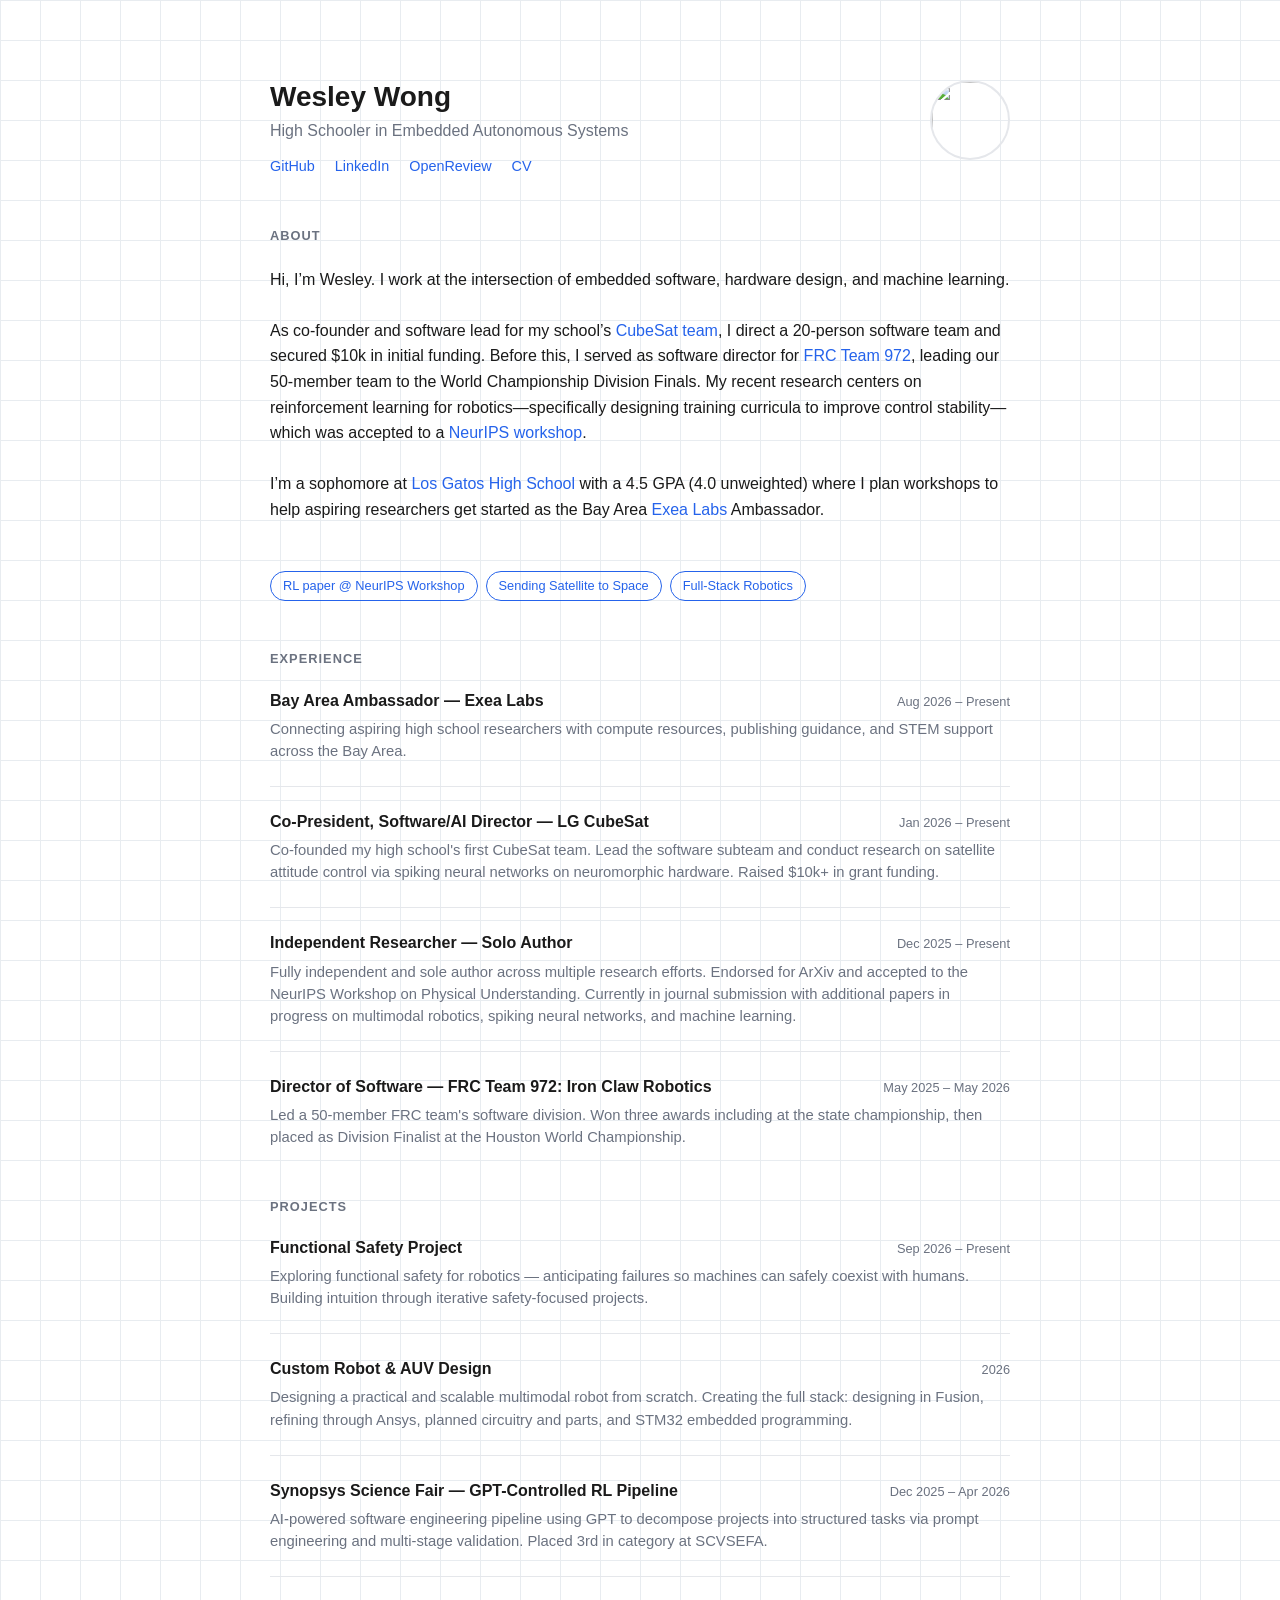
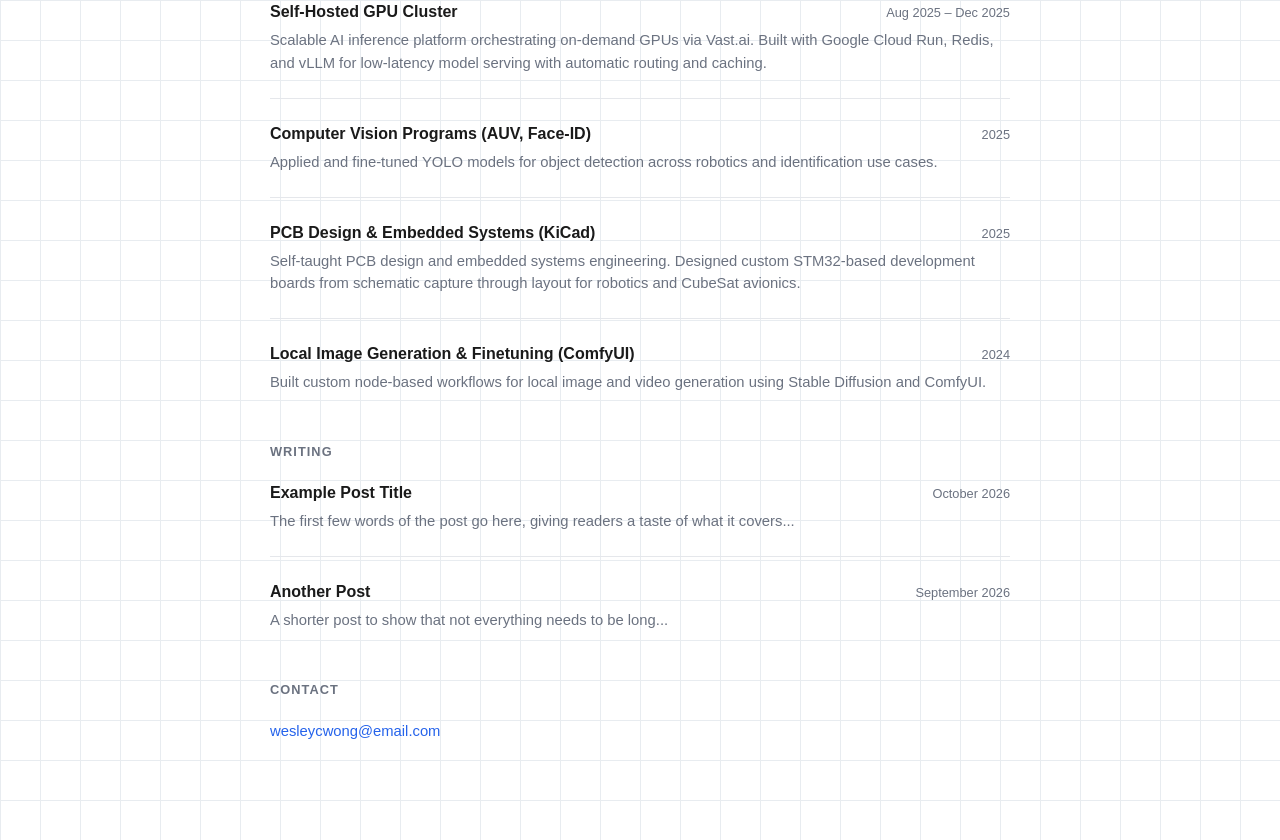
==== index.html @ f9ce68e0 "Initial commit: portfolio site Static portfolio with build system. Edit content/ folder, run build.p" ====
<!DOCTYPE html>
<html lang="en">
<head>
  <meta charset="UTF-8">
  <meta name="viewport" content="width=device-width, initial-scale=1.0">
  <title>Portfolio</title>
  <link rel="stylesheet" href="css/style.css">
</head>
<body>
  <div class="page">

    <header class="section" id="intro">
      <div class="intro-row">
        <div class="intro-text">
          <h1 id="site-name"></h1>
          <p class="tagline" id="site-tagline"></p>
          <nav class="social-links" id="social-links"></nav>
        </div>
        <img src="" alt="" class="intro-photo" id="site-photo">
      </div>
    </header>

    <section class="section" id="about">
      <h2>About</h2>
      <p id="about-text"></p>
    </section>

    <ul class="highlights" id="highlights"></ul>

    <section class="section" id="experience">
      <h2>Experience</h2>
      <ul class="entry-list" id="experience-list"></ul>
    </section>

    <section class="section" id="projects">
      <h2>Projects</h2>
      <ul class="entry-list" id="projects-list"></ul>
    </section>

    <section class="section" id="writing">
      <h2>Writing</h2>
      <ul class="entry-list" id="writing-list"></ul>
    </section>

    <footer class="section" id="contact">
      <h2>Contact</h2>
      <p id="contact-info"></p>
    </footer>

  </div>
  <script src="js/site-data.js"></script>
  <script src="js/blog-data.js"></script>
  <script src="js/gallery-data.js"></script>
  <script src="js/main.js"></script>
</body>
</html>
---- css/style.css ----
:root {
  --color-bg: #ffffff;
  --color-text: #1a1a1a;
  --color-text-secondary: #6b7280;
  --color-accent: #2563EB;
  --color-accent-hover: #1d4ed8;
  --color-border: #e5e7eb;
  --color-grid: #e8ecf0;
  --max-width: 820px;
  --font-stack: -apple-system, BlinkMacSystemFont, "Segoe UI", Roboto,
    "Helvetica Neue", Arial, sans-serif;
}

*,
*::before,
*::after {
  margin: 0;
  padding: 0;
  box-sizing: border-box;
}

body {
  font-family: var(--font-stack);
  font-size: 16px;
  line-height: 1.6;
  color: var(--color-text);
  background-color: var(--color-bg);
  background-image:
    linear-gradient(var(--color-grid) 1px, transparent 1px),
    linear-gradient(90deg, var(--color-grid) 1px, transparent 1px);
  background-size: 40px 40px;
  -webkit-font-smoothing: antialiased;
}

/* Intro photo */

.intro-row {
  display: flex;
  justify-content: space-between;
  align-items: flex-start;
  gap: 1.5rem;
}

.intro-text {
  flex: 1;
}

.intro-photo {
  width: 80px;
  height: 80px;
  border-radius: 50%;
  object-fit: cover;
  border: 2px solid var(--color-border);
  flex-shrink: 0;
}

.page {
  max-width: var(--max-width);
  margin: 0 auto;
  padding: 5rem 2.5rem 3rem;
}

.section {
  margin-bottom: 3rem;
}

h1 {
  font-size: 1.75rem;
  font-weight: 700;
  line-height: 1.2;
  margin-bottom: 0.25rem;
}

h2 {
  font-size: 0.8rem;
  font-weight: 600;
  text-transform: uppercase;
  letter-spacing: 0.08em;
  color: var(--color-text-secondary);
  margin-bottom: 1.25rem;
}

h3 {
  font-size: 1rem;
  font-weight: 600;
  line-height: 1.4;
}

p {
  color: var(--color-text);
}

.tagline {
  color: var(--color-text-secondary);
  font-size: 1rem;
  margin-bottom: 0.25rem;
}

.social-links {
  display: flex;
  gap: 1.25rem;
  margin-top: 0.75rem;
  font-size: 0.9rem;
}

.highlights {
  list-style: none;
  display: flex;
  flex-wrap: wrap;
  gap: 0.5rem;
  margin-bottom: 3rem;
}

.highlights li {
  font-size: 0.8rem;
  color: var(--color-accent);
  border: 1px solid var(--color-accent);
  border-radius: 100px;
  padding: 0.25rem 0.75rem;
  white-space: nowrap;
}

a {
  color: var(--color-accent);
  text-decoration: none;
  transition: color 0.15s ease;
}

a:hover {
  color: var(--color-accent-hover);
  text-decoration: underline;
}

.entry-list {
  list-style: none;
}

.entry {
  margin-bottom: 1.5rem;
  padding-bottom: 1.5rem;
  border-bottom: 1px solid var(--color-border);
}

.entry:last-child {
  border-bottom: none;
  margin-bottom: 0;
  padding-bottom: 0;
}

.entry-header {
  display: flex;
  justify-content: space-between;
  align-items: baseline;
  gap: 1rem;
  margin-bottom: 0.35rem;
}

.entry-header h3 a {
  color: var(--color-text);
}

.entry-header h3 a:hover {
  color: var(--color-accent);
}

.entry-date {
  font-size: 0.8rem;
  color: var(--color-text-secondary);
  white-space: nowrap;
  flex-shrink: 0;
}

.entry p {
  font-size: 0.925rem;
  color: var(--color-text-secondary);
  line-height: 1.5;
}

.gallery-link {
  font-size: 0.85rem;
  display: inline-block;
  margin-top: 0.4rem;
}

footer.section p {
  color: var(--color-text-secondary);
  font-size: 0.925rem;
}

footer.section a {
  color: var(--color-accent);
}

/* Post article page */

.post-article h1 {
  margin-bottom: 0.25rem;
}

.post-date {
  display: block;
  font-size: 0.85rem;
  color: var(--color-text-secondary);
  margin-bottom: 2rem;
}

.post-body h2 {
  font-size: 1.2rem;
  font-weight: 600;
  text-transform: none;
  letter-spacing: normal;
  color: var(--color-text);
  margin-top: 2rem;
  margin-bottom: 0.75rem;
}

.post-body h3 {
  font-size: 1.05rem;
  font-weight: 600;
  margin-top: 1.5rem;
  margin-bottom: 0.5rem;
}

.post-body p {
  font-size: 0.95rem;
  line-height: 1.7;
  margin-bottom: 1rem;
  color: var(--color-text);
}

.post-body ul,
.post-body ol {
  margin-bottom: 1rem;
  padding-left: 1.5rem;
  font-size: 0.95rem;
  line-height: 1.7;
}

.post-body li {
  margin-bottom: 0.25rem;
}

.post-body blockquote {
  border-left: 3px solid var(--color-accent);
  padding-left: 1rem;
  margin: 1.25rem 0;
  color: var(--color-text-secondary);
  font-style: italic;
}

.post-body code {
  font-family: "SFMono-Regular", Consolas, "Liberation Mono", Menlo, monospace;
  font-size: 0.85em;
  background: #f3f4f6;
  padding: 0.15em 0.35em;
  border-radius: 3px;
}

.post-body pre {
  background: #f3f4f6;
  border: 1px solid var(--color-border);
  border-radius: 6px;
  padding: 1rem;
  overflow-x: auto;
  margin-bottom: 1rem;
}

.post-body pre code {
  background: none;
  padding: 0;
  font-size: 0.85rem;
  line-height: 1.5;
}

.post-body img {
  max-width: 100%;
  height: auto;
  border-radius: 4px;
  border: 1px solid var(--color-border);
  margin: 1rem 0;
  display: block;
}

.post-body video,
.post-body iframe {
  max-width: 100%;
  border-radius: 4px;
  margin: 1rem 0;
  display: block;
}

.post-body .katex-display {
  margin: 1.25rem 0;
  overflow-x: auto;
}

.post-body a {
  color: var(--color-accent);
  text-decoration: underline;
  text-underline-offset: 2px;
}

.post-body a:hover {
  color: var(--color-accent-hover);
}

.post-body hr {
  border: none;
  border-top: 1px solid var(--color-border);
  margin: 2rem 0;
}

/* Gallery page */

.back-link {
  display: inline-block;
  margin-bottom: 1.5rem;
  font-size: 0.875rem;
}

.gallery-grid {
  display: grid;
  grid-template-columns: repeat(auto-fill, minmax(280px, 1fr));
  gap: 0.75rem;
  margin-top: 1rem;
}

.gallery-grid img {
  width: 100%;
  height: auto;
  display: block;
  border-radius: 4px;
  border: 1px solid var(--color-border);
}

.gallery-empty {
  color: var(--color-text-secondary);
  font-size: 0.925rem;
}

@media (max-width: 680px) {
  .page {
    padding: 3.5rem 1.25rem 2rem;
  }

  .entry-header {
    flex-direction: column;
    gap: 0.15rem;
  }
}

@media (max-width: 480px) {
  .page {
    padding: 2.5rem 1rem 2rem;
  }

  h1 {
    font-size: 1.4rem;
  }

  h2 {
    margin-bottom: 1rem;
  }

  .tagline {
    font-size: 0.9rem;
  }

  .intro-photo {
    width: 60px;
    height: 60px;
  }

  .intro-row {
    gap: 1rem;
  }

  .social-links {
    gap: 1rem;
    font-size: 0.85rem;
  }

  .section {
    margin-bottom: 2.25rem;
  }

  .highlights {
    margin-bottom: 2.25rem;
    gap: 0.4rem;
  }

  .highlights li {
    font-size: 0.75rem;
    padding: 0.2rem 0.6rem;
  }

  .entry {
    margin-bottom: 1.25rem;
    padding-bottom: 1.25rem;
  }

  .entry p {
    font-size: 0.875rem;
  }

  .gallery-link {
    font-size: 0.8rem;
  }

  .gallery-grid {
    grid-template-columns: 1fr;
    gap: 0.5rem;
  }

  .post-body h2 {
    font-size: 1.1rem;
  }

  .post-body p,
  .post-body ul,
  .post-body ol {
    font-size: 0.9rem;
  }

  .post-body pre {
    padding: 0.75rem;
    font-size: 0.8rem;
  }
}
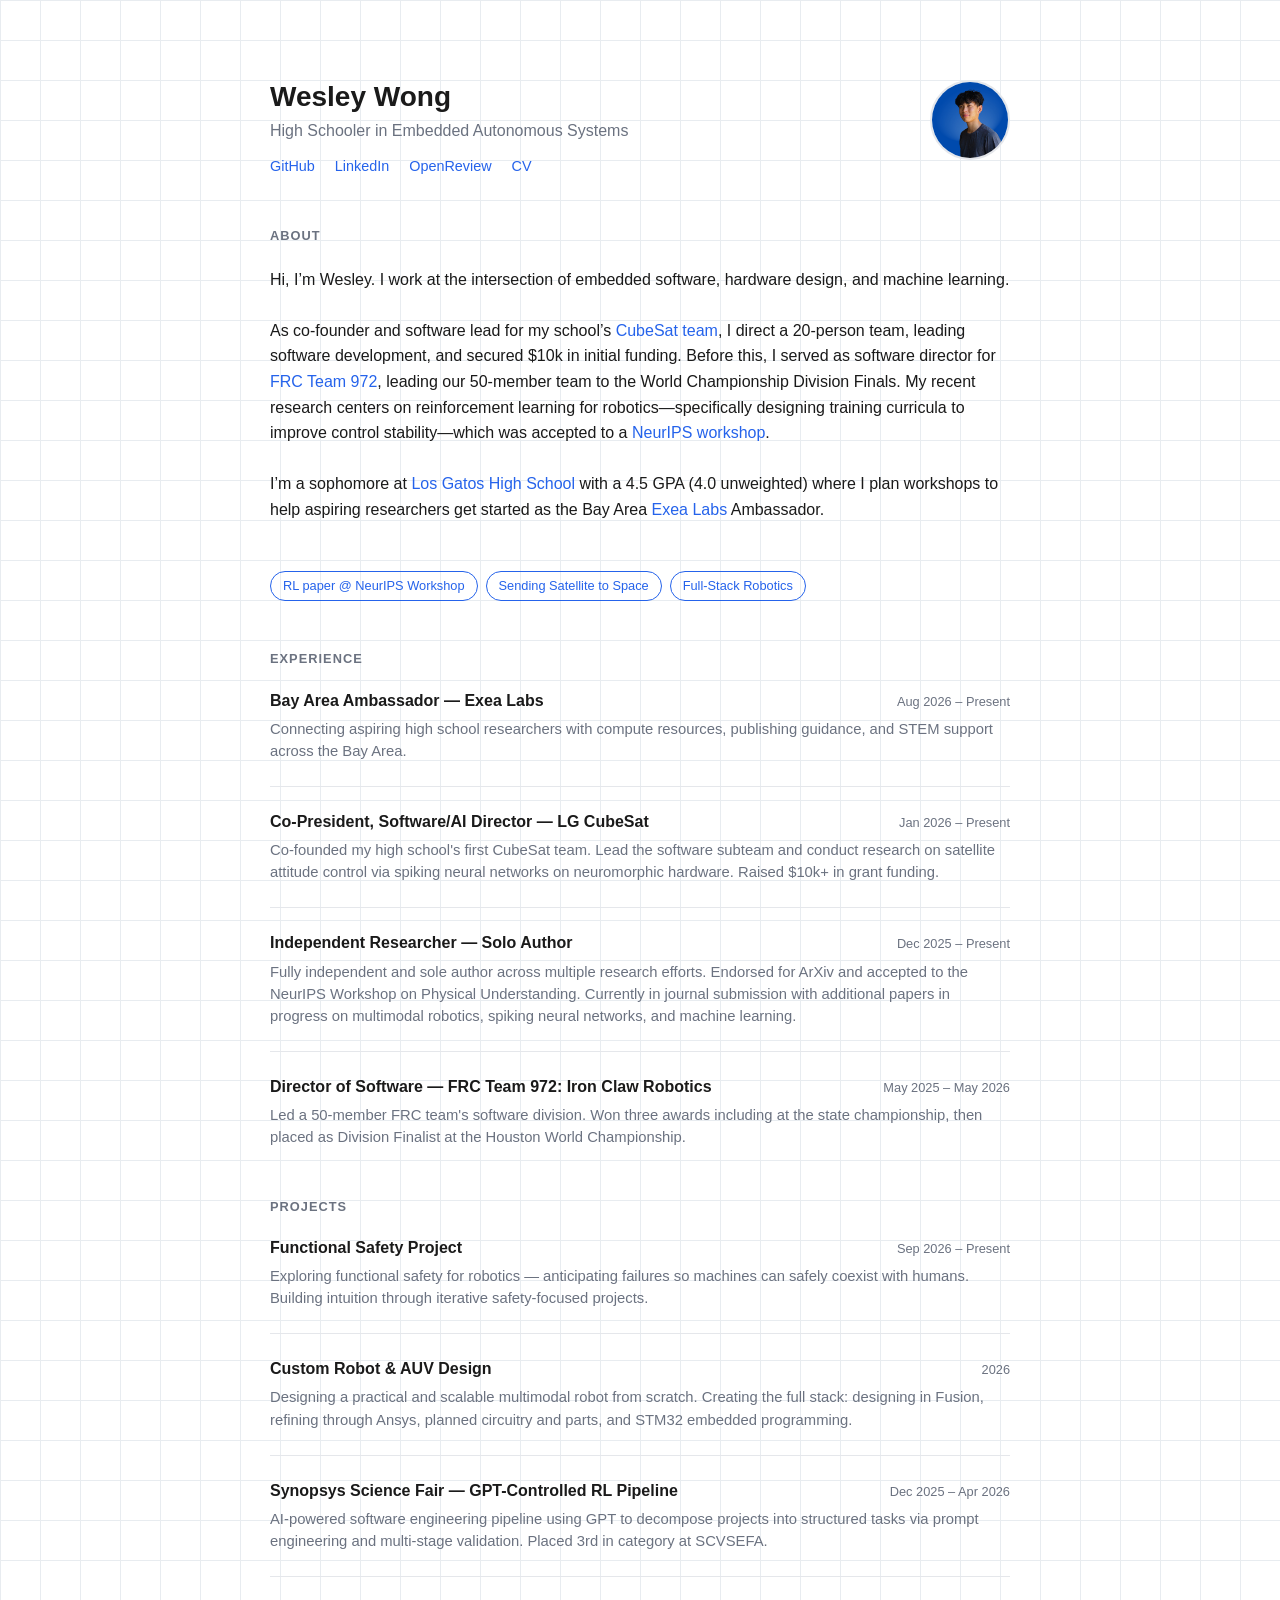
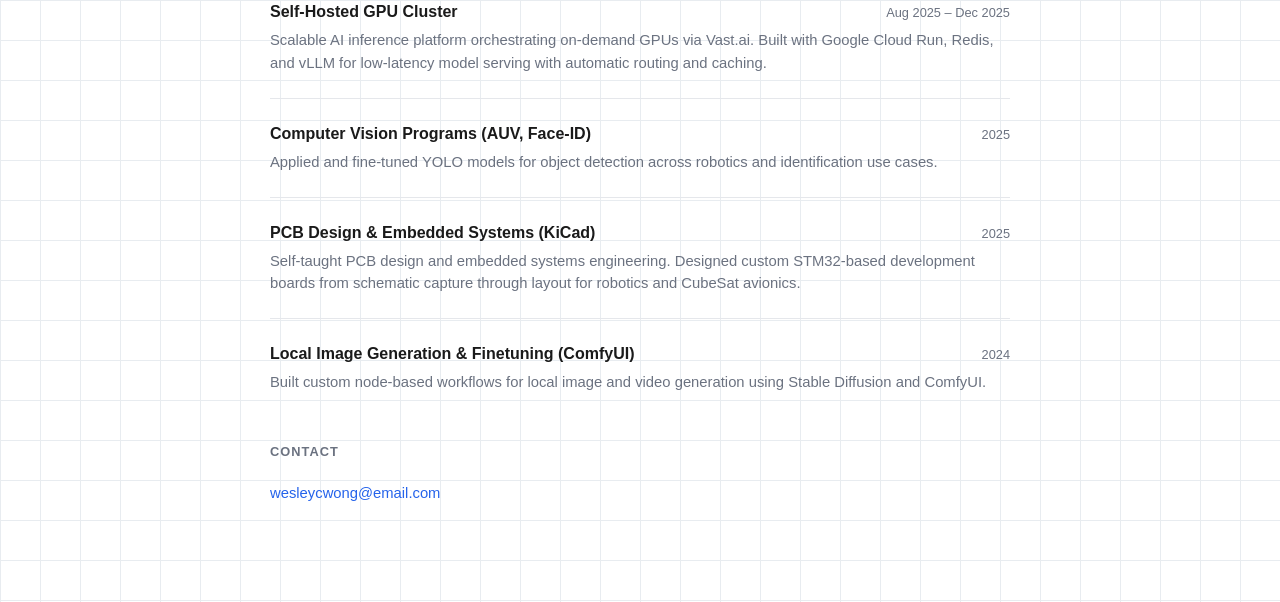
==== commit e6a57e29: "Add favicon, SEO meta tags, remove blog section Co-Authored-By: Claude Opus 4.6 <noreply@anthropic.c" ====
--- a/index.html
+++ b/index.html
@@ -3,7 +3,20 @@
 <head>
   <meta charset="UTF-8">
   <meta name="viewport" content="width=device-width, initial-scale=1.0">
-  <title>Portfolio</title>
+  <title>Wesley Wong</title>
+  <meta name="description" content="Wesley Wong — embedded systems, machine learning, and robotics. Sophomore researcher with work accepted at NeurIPS, co-founder of LG CubeSat, and former FRC software director.">
+  <meta name="author" content="Wesley Wong">
+  <meta property="og:title" content="Wesley Wong">
+  <meta property="og:description" content="Embedded systems, machine learning, and robotics researcher. NeurIPS workshop, CubeSat co-founder, FRC World Championship finalist.">
+  <meta property="og:type" content="website">
+  <meta property="og:url" content="https://wesleycwong.com">
+  <meta property="og:image" content="https://wesleycwong.com/content/pfp.JPG">
+  <meta name="twitter:card" content="summary">
+  <meta name="twitter:title" content="Wesley Wong">
+  <meta name="twitter:description" content="Embedded systems, machine learning, and robotics researcher.">
+  <meta name="twitter:image" content="https://wesleycwong.com/content/pfp.JPG">
+  <link rel="icon" type="image/svg+xml" href="favicon.svg">
+  <link rel="canonical" href="https://wesleycwong.com">
   <link rel="stylesheet" href="css/style.css">
 </head>
 <body>
@@ -37,11 +50,6 @@
       <ul class="entry-list" id="projects-list"></ul>
     </section>
 
-    <section class="section" id="writing">
-      <h2>Writing</h2>
-      <ul class="entry-list" id="writing-list"></ul>
-    </section>
-
     <footer class="section" id="contact">
       <h2>Contact</h2>
       <p id="contact-info"></p>
@@ -49,7 +57,6 @@
 
   </div>
   <script src="js/site-data.js"></script>
-  <script src="js/blog-data.js"></script>
   <script src="js/gallery-data.js"></script>
   <script src="js/main.js"></script>
 </body>
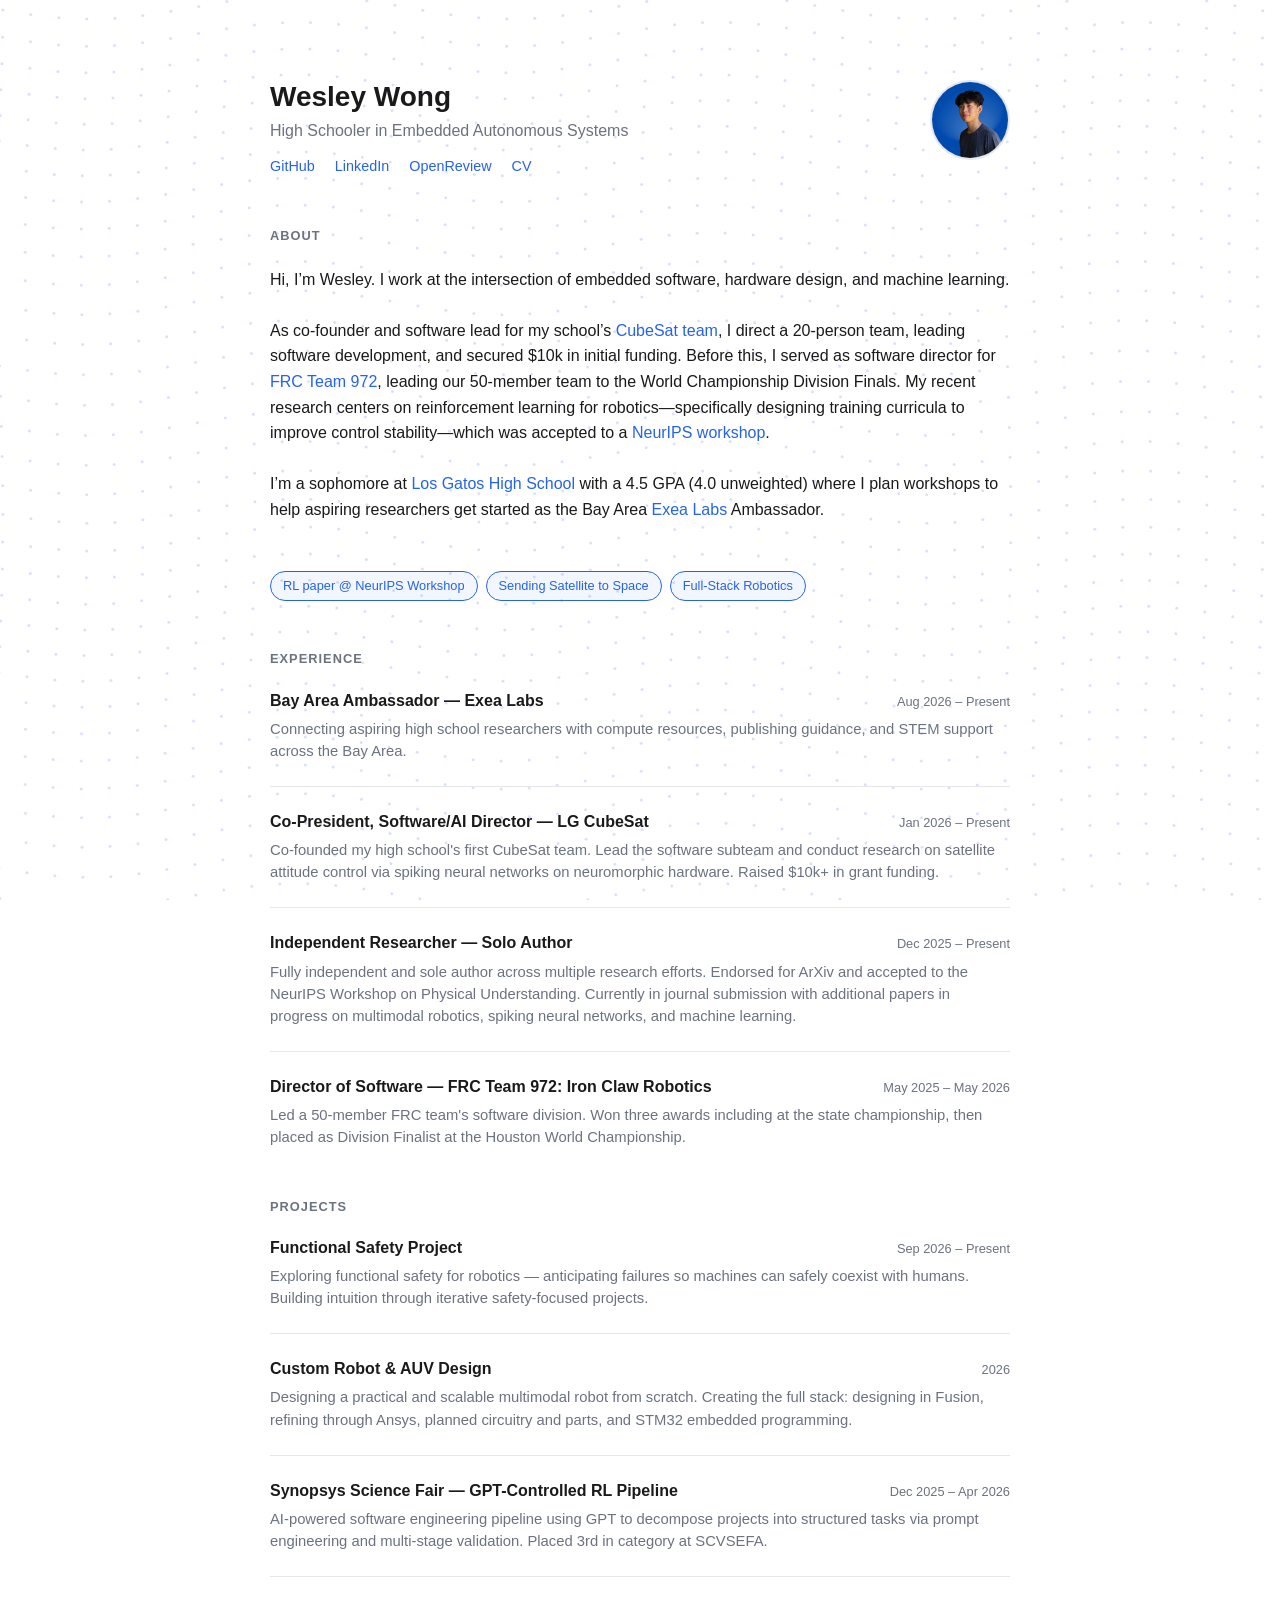
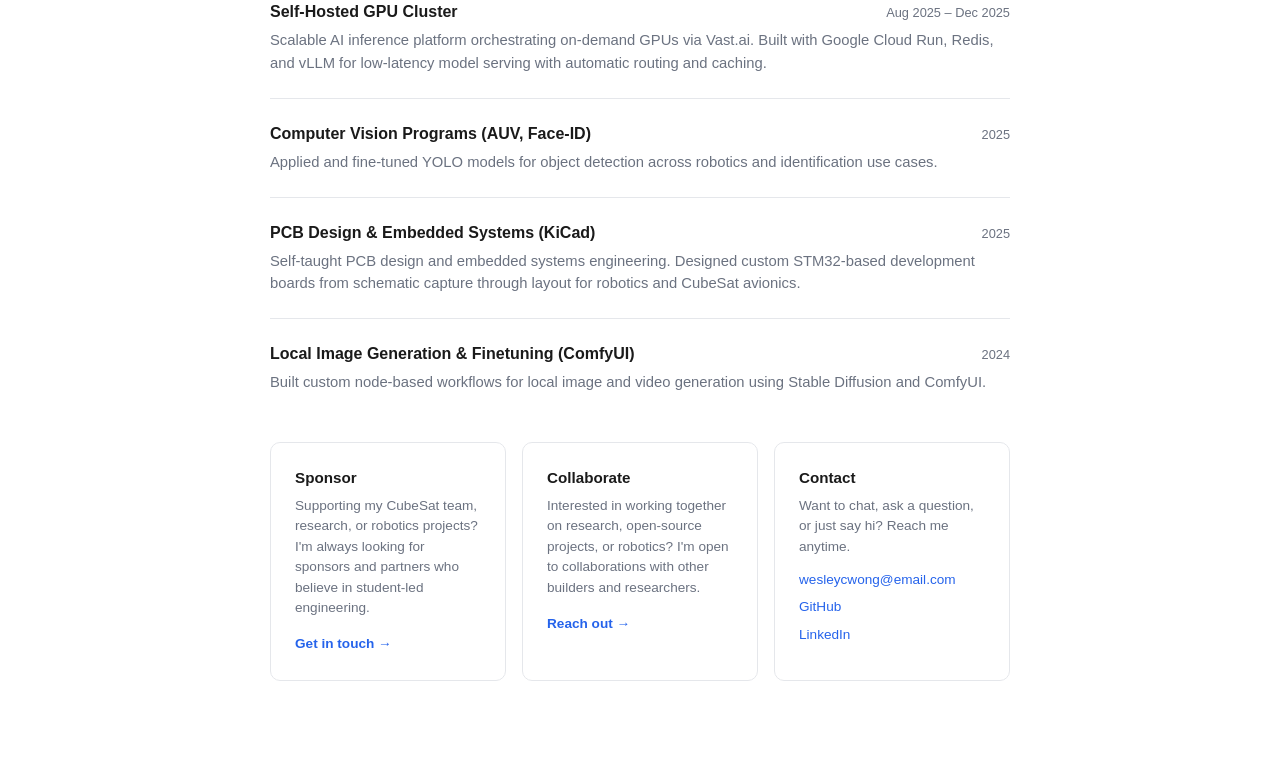
==== commit d1101a67: "Add particle wave background, sponsor/collaborate/contact cards Animated dot grid with wave motion a" ====
--- a/index.html
+++ b/index.html
@@ -20,6 +20,7 @@
   <link rel="stylesheet" href="css/style.css">
 </head>
 <body>
+  <canvas id="particle-canvas"></canvas>
   <div class="page">
 
     <header class="section" id="intro">
@@ -50,14 +51,30 @@
       <ul class="entry-list" id="projects-list"></ul>
     </section>
 
-    <footer class="section" id="contact">
-      <h2>Contact</h2>
-      <p id="contact-info"></p>
-    </footer>
+    <section class="section cta-section" id="cta">
+      <div class="cta-grid">
+        <div class="cta-card">
+          <h3>Sponsor</h3>
+          <p>Supporting my CubeSat team, research, or robotics projects? I'm always looking for sponsors and partners who believe in student-led engineering.</p>
+          <a href="mailto:wesleycwong@email.com?subject=Sponsorship" class="cta-link">Get in touch &rarr;</a>
+        </div>
+        <div class="cta-card">
+          <h3>Collaborate</h3>
+          <p>Interested in working together on research, open-source projects, or robotics? I'm open to collaborations with other builders and researchers.</p>
+          <a href="mailto:wesleycwong@email.com?subject=Collaboration" class="cta-link">Reach out &rarr;</a>
+        </div>
+        <div class="cta-card">
+          <h3>Contact</h3>
+          <p id="contact-info"></p>
+          <div class="contact-links" id="contact-links"></div>
+        </div>
+      </div>
+    </section>
 
   </div>
   <script src="js/site-data.js"></script>
   <script src="js/gallery-data.js"></script>
   <script src="js/main.js"></script>
+  <script src="js/particles.js"></script>
 </body>
 </html>
--- a/css/style.css
+++ b/css/style.css
@@ -25,11 +25,17 @@
   line-height: 1.6;
   color: var(--color-text);
   background-color: var(--color-bg);
-  background-image:
-    linear-gradient(var(--color-grid) 1px, transparent 1px),
-    linear-gradient(90deg, var(--color-grid) 1px, transparent 1px);
-  background-size: 40px 40px;
   -webkit-font-smoothing: antialiased;
+}
+
+#particle-canvas {
+  position: fixed;
+  top: 0;
+  left: 0;
+  width: 100%;
+  height: 100%;
+  z-index: 0;
+  pointer-events: auto;
 }
 
 /* Intro photo */
@@ -55,6 +61,8 @@
 }
 
 .page {
+  position: relative;
+  z-index: 1;
   max-width: var(--max-width);
   margin: 0 auto;
   padding: 5rem 2.5rem 3rem;
@@ -114,6 +122,7 @@
 .highlights li {
   font-size: 0.8rem;
   color: var(--color-accent);
+  background: rgba(37, 99, 235, 0.06);
   border: 1px solid var(--color-accent);
   border-radius: 100px;
   padding: 0.25rem 0.75rem;
@@ -182,13 +191,57 @@
   margin-top: 0.4rem;
 }
 
-footer.section p {
-  color: var(--color-text-secondary);
-  font-size: 0.925rem;
-}
-
-footer.section a {
-  color: var(--color-accent);
+/* CTA / Contact cards */
+
+.cta-grid {
+  display: grid;
+  grid-template-columns: repeat(3, 1fr);
+  gap: 1rem;
+}
+
+.cta-card {
+  background: rgba(255, 255, 255, 0.8);
+  backdrop-filter: blur(8px);
+  -webkit-backdrop-filter: blur(8px);
+  border: 1px solid var(--color-border);
+  border-radius: 10px;
+  padding: 1.5rem;
+  transition: border-color 0.2s ease, box-shadow 0.2s ease;
+}
+
+.cta-card:hover {
+  border-color: var(--color-accent);
+  box-shadow: 0 4px 20px rgba(37, 99, 235, 0.08);
+}
+
+.cta-card h3 {
+  font-size: 0.95rem;
+  font-weight: 700;
+  margin-bottom: 0.5rem;
+  color: var(--color-text);
+}
+
+.cta-card p {
+  font-size: 0.85rem;
+  color: var(--color-text-secondary);
+  line-height: 1.5;
+  margin-bottom: 0.75rem;
+}
+
+.cta-link {
+  font-size: 0.85rem;
+  font-weight: 600;
+  display: inline-block;
+}
+
+.contact-links {
+  display: flex;
+  flex-direction: column;
+  gap: 0.35rem;
+}
+
+.contact-links a {
+  font-size: 0.85rem;
 }
 
 /* Post article page */
@@ -347,6 +400,10 @@
     flex-direction: column;
     gap: 0.15rem;
   }
+
+  .cta-grid {
+    grid-template-columns: 1fr;
+  }
 }
 
 @media (max-width: 480px) {
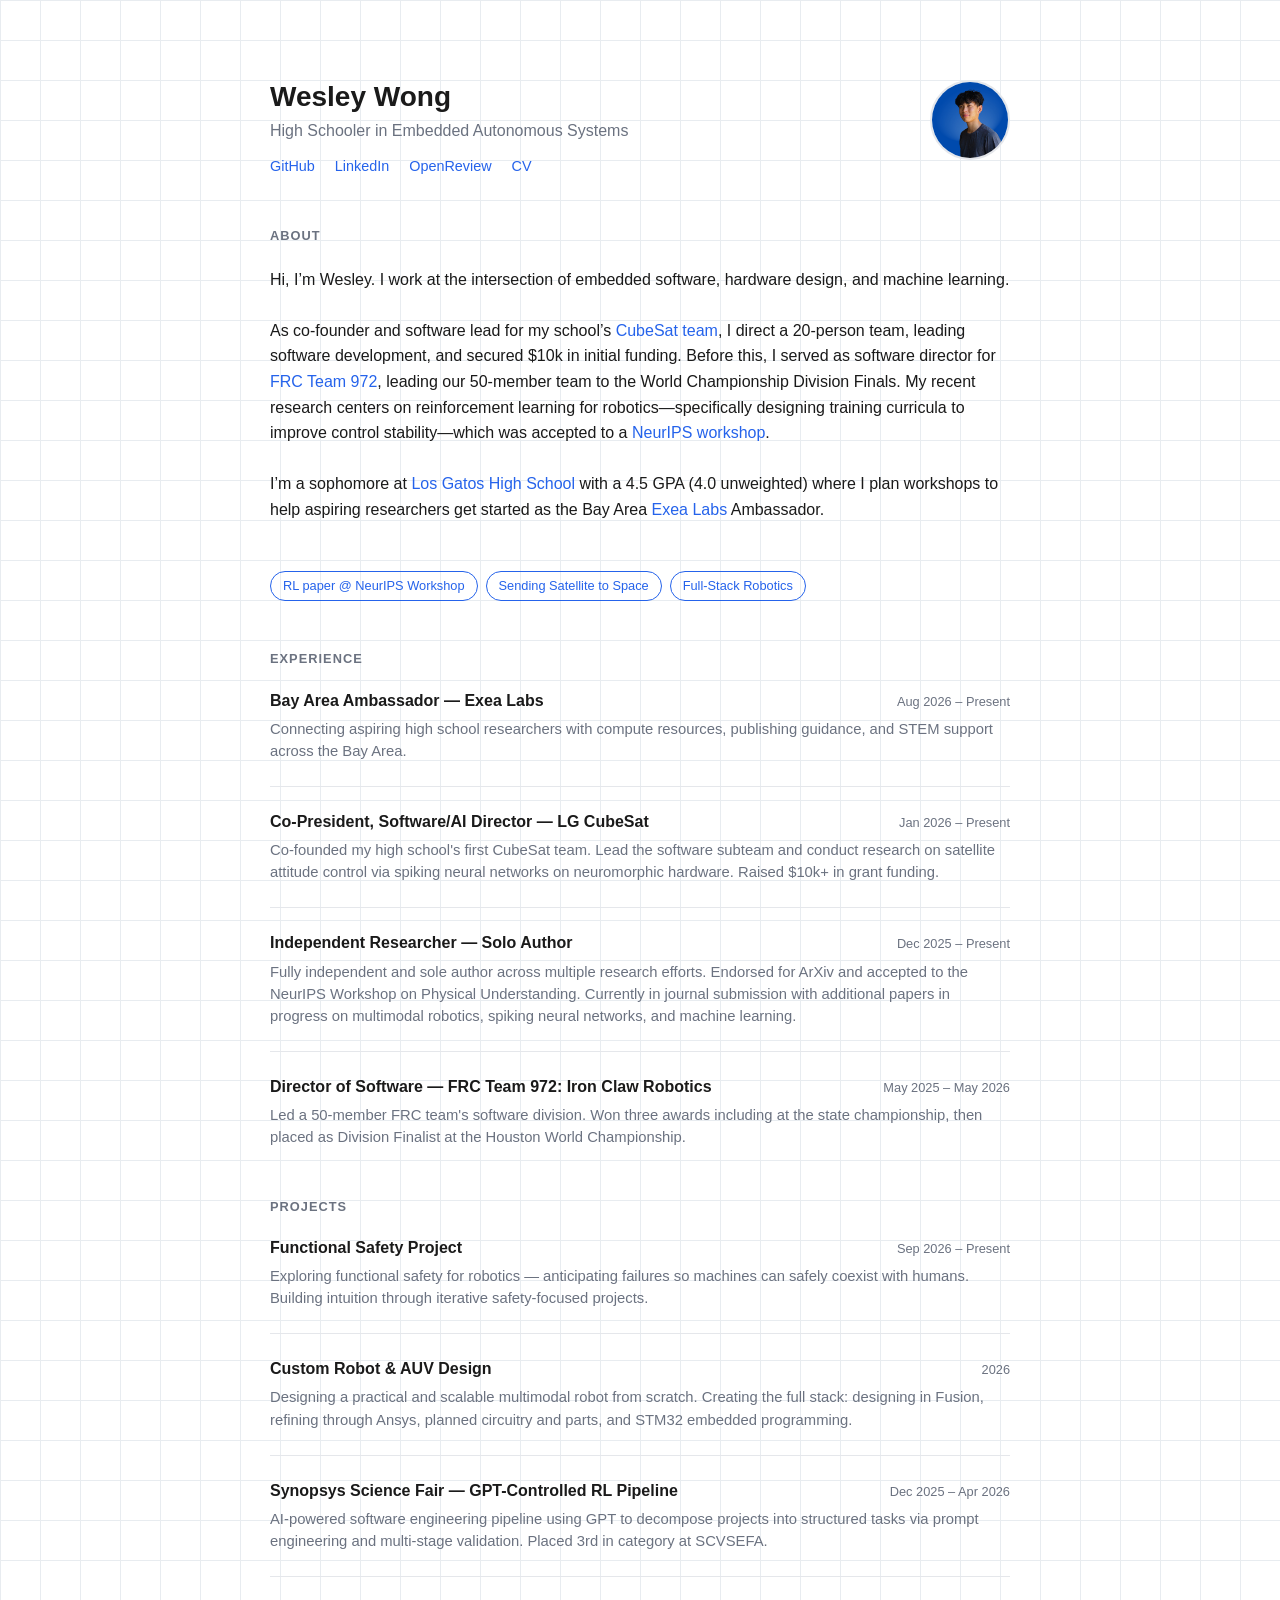
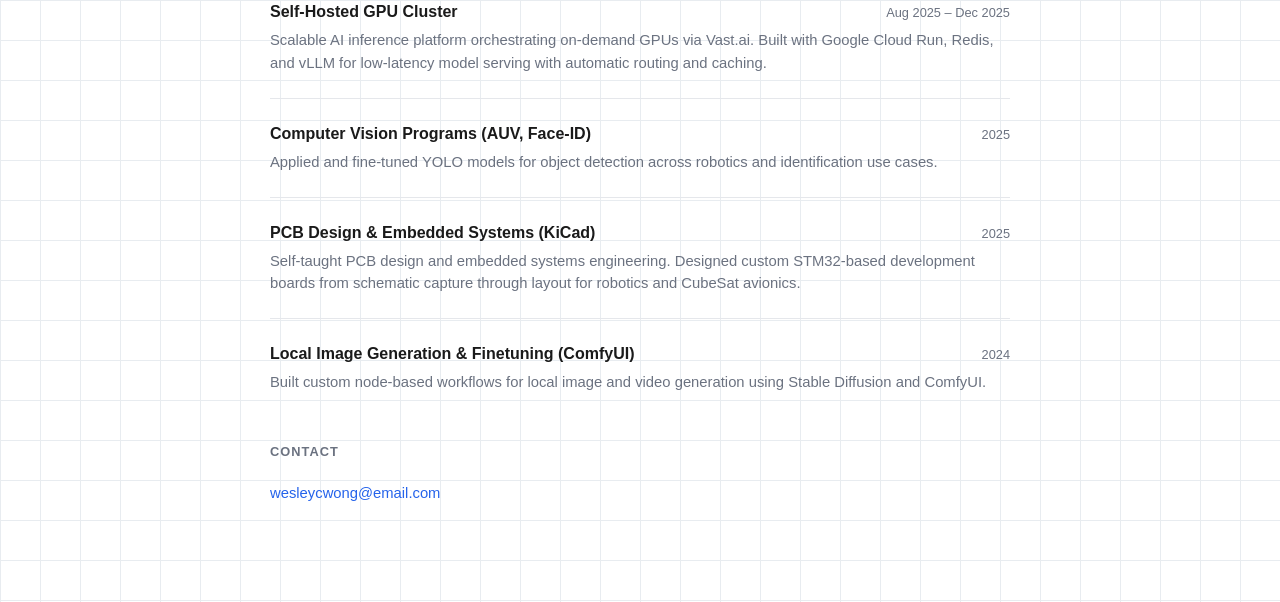
==== commit dd60e783: "Revert "Add particle wave background, sponsor/collaborate/contact cards" This reverts commit d1101a6" ====
--- a/index.html
+++ b/index.html
@@ -20,7 +20,6 @@
   <link rel="stylesheet" href="css/style.css">
 </head>
 <body>
-  <canvas id="particle-canvas"></canvas>
   <div class="page">
 
     <header class="section" id="intro">
@@ -51,30 +50,14 @@
       <ul class="entry-list" id="projects-list"></ul>
     </section>
 
-    <section class="section cta-section" id="cta">
-      <div class="cta-grid">
-        <div class="cta-card">
-          <h3>Sponsor</h3>
-          <p>Supporting my CubeSat team, research, or robotics projects? I'm always looking for sponsors and partners who believe in student-led engineering.</p>
-          <a href="mailto:wesleycwong@email.com?subject=Sponsorship" class="cta-link">Get in touch &rarr;</a>
-        </div>
-        <div class="cta-card">
-          <h3>Collaborate</h3>
-          <p>Interested in working together on research, open-source projects, or robotics? I'm open to collaborations with other builders and researchers.</p>
-          <a href="mailto:wesleycwong@email.com?subject=Collaboration" class="cta-link">Reach out &rarr;</a>
-        </div>
-        <div class="cta-card">
-          <h3>Contact</h3>
-          <p id="contact-info"></p>
-          <div class="contact-links" id="contact-links"></div>
-        </div>
-      </div>
-    </section>
+    <footer class="section" id="contact">
+      <h2>Contact</h2>
+      <p id="contact-info"></p>
+    </footer>
 
   </div>
   <script src="js/site-data.js"></script>
   <script src="js/gallery-data.js"></script>
   <script src="js/main.js"></script>
-  <script src="js/particles.js"></script>
 </body>
 </html>
--- a/css/style.css
+++ b/css/style.css
@@ -25,17 +25,11 @@
   line-height: 1.6;
   color: var(--color-text);
   background-color: var(--color-bg);
+  background-image:
+    linear-gradient(var(--color-grid) 1px, transparent 1px),
+    linear-gradient(90deg, var(--color-grid) 1px, transparent 1px);
+  background-size: 40px 40px;
   -webkit-font-smoothing: antialiased;
-}
-
-#particle-canvas {
-  position: fixed;
-  top: 0;
-  left: 0;
-  width: 100%;
-  height: 100%;
-  z-index: 0;
-  pointer-events: auto;
 }
 
 /* Intro photo */
@@ -61,8 +55,6 @@
 }
 
 .page {
-  position: relative;
-  z-index: 1;
   max-width: var(--max-width);
   margin: 0 auto;
   padding: 5rem 2.5rem 3rem;
@@ -122,7 +114,6 @@
 .highlights li {
   font-size: 0.8rem;
   color: var(--color-accent);
-  background: rgba(37, 99, 235, 0.06);
   border: 1px solid var(--color-accent);
   border-radius: 100px;
   padding: 0.25rem 0.75rem;
@@ -191,57 +182,13 @@
   margin-top: 0.4rem;
 }
 
-/* CTA / Contact cards */
-
-.cta-grid {
-  display: grid;
-  grid-template-columns: repeat(3, 1fr);
-  gap: 1rem;
-}
-
-.cta-card {
-  background: rgba(255, 255, 255, 0.8);
-  backdrop-filter: blur(8px);
-  -webkit-backdrop-filter: blur(8px);
-  border: 1px solid var(--color-border);
-  border-radius: 10px;
-  padding: 1.5rem;
-  transition: border-color 0.2s ease, box-shadow 0.2s ease;
-}
-
-.cta-card:hover {
-  border-color: var(--color-accent);
-  box-shadow: 0 4px 20px rgba(37, 99, 235, 0.08);
-}
-
-.cta-card h3 {
-  font-size: 0.95rem;
-  font-weight: 700;
-  margin-bottom: 0.5rem;
-  color: var(--color-text);
-}
-
-.cta-card p {
-  font-size: 0.85rem;
-  color: var(--color-text-secondary);
-  line-height: 1.5;
-  margin-bottom: 0.75rem;
-}
-
-.cta-link {
-  font-size: 0.85rem;
-  font-weight: 600;
-  display: inline-block;
-}
-
-.contact-links {
-  display: flex;
-  flex-direction: column;
-  gap: 0.35rem;
-}
-
-.contact-links a {
-  font-size: 0.85rem;
+footer.section p {
+  color: var(--color-text-secondary);
+  font-size: 0.925rem;
+}
+
+footer.section a {
+  color: var(--color-accent);
 }
 
 /* Post article page */
@@ -400,10 +347,6 @@
     flex-direction: column;
     gap: 0.15rem;
   }
-
-  .cta-grid {
-    grid-template-columns: 1fr;
-  }
 }
 
 @media (max-width: 480px) {
